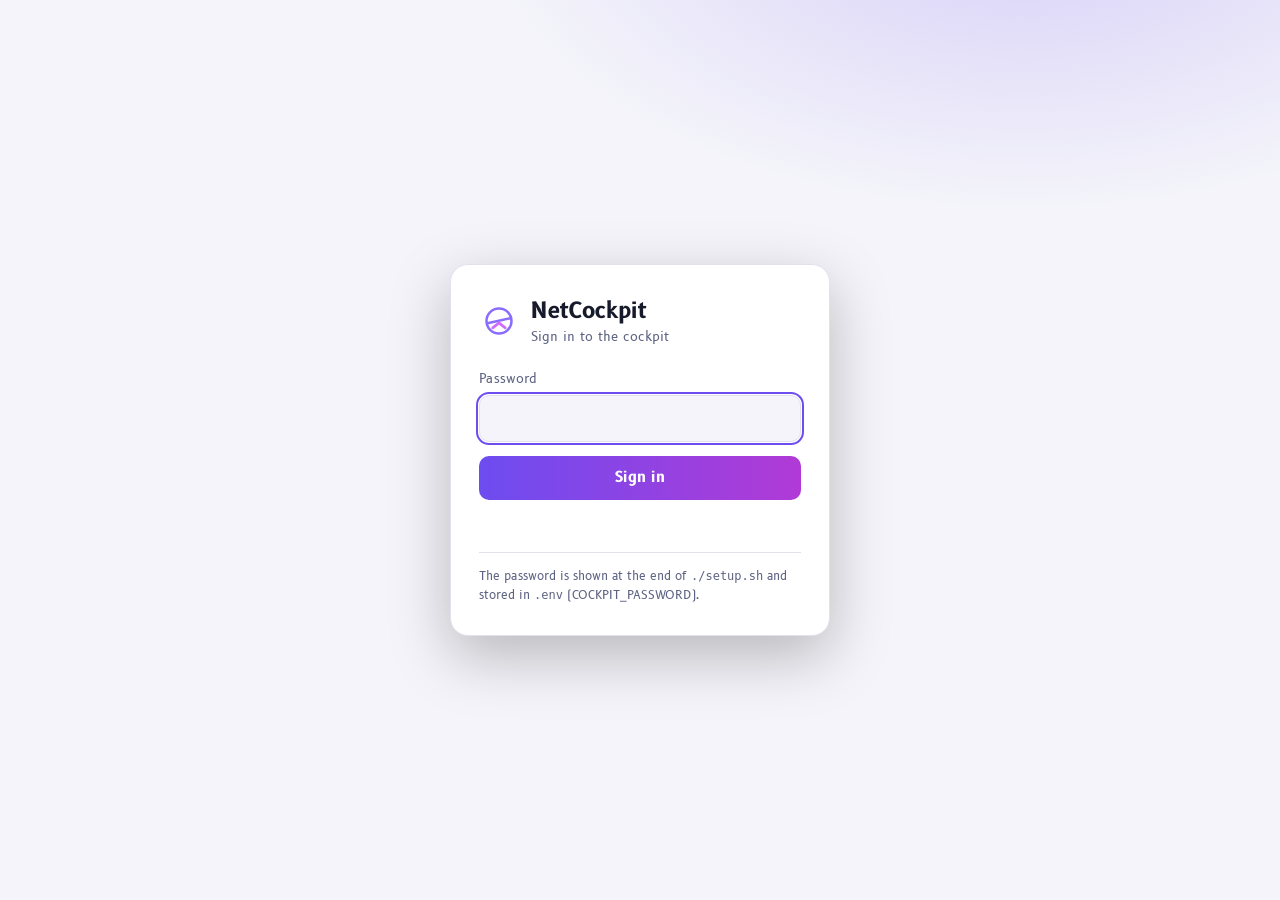
==== cockpit/static/login.html @ 724bf803 "Security: password login for the cockpit, Alertmanager on the host only, security headers, firewall " ====
<!DOCTYPE html>
<html lang="en">
<head>
<meta charset="utf-8">
<meta name="viewport" content="width=device-width,initial-scale=1">
<title>NetCockpit</title>
<link rel="icon" href="data:image/svg+xml,%3Csvg xmlns='http://www.w3.org/2000/svg' viewBox='0 0 32 32' fill='none' stroke-linecap='round' stroke-linejoin='round'%3E%3Ccircle cx='16' cy='16' r='13' stroke='%238A6CFF' stroke-width='3'/%3E%3Cpath d='M5 18 27 13' stroke='%238A6CFF' stroke-width='3'/%3E%3Cpath d='m10 22 6-5 6 5' stroke='%23D16BFF' stroke-width='3'/%3E%3C/svg%3E">
<style>
@font-face { font-family: "B612"; src: url("lib/fonts/B612-Regular.woff") format("woff"); font-weight: 400; }
@font-face { font-family: "B612"; src: url("lib/fonts/B612-Bold.woff") format("woff"); font-weight: 700; }
:root { --bg:#0b0d16; --panel:#131625; --line:#272b40; --text:#e8e9f3; --muted:#9096b4; --violet:#8a6cff; --magenta:#d16bff; --bad:#ff5c7a; }
@media (prefers-color-scheme: light) { :root { --bg:#f4f4fa; --panel:#fff; --line:#e1e2ee; --text:#171a2b; --muted:#5d6382; --violet:#6d4cf0; --magenta:#b13ad6; --bad:#d6264a; } }
* { box-sizing: border-box; }
body { margin:0; min-height:100vh; display:grid; place-items:center; background:radial-gradient(900px 500px at 80% -10%, color-mix(in srgb, var(--violet) 22%, transparent), transparent 60%), var(--bg); color:var(--text); font:15px/1.5 "B612", system-ui, sans-serif; }
.card { width:min(380px, 92vw); background:var(--panel); border:1px solid var(--line); border-radius:18px; padding:30px 28px; box-shadow:0 20px 60px rgba(0,0,0,.25); }
.brand { display:flex; align-items:center; gap:12px; margin-bottom:22px; }
.brand svg { width:40px; height:40px; }
h1 { font-size:22px; margin:0; } .sub { color:var(--muted); font-size:13px; }
label { display:block; font-size:13px; color:var(--muted); margin-bottom:6px; }
input { width:100%; padding:11px 13px; border-radius:10px; border:1px solid var(--line); background:var(--bg); color:var(--text); font:inherit; }
input:focus { outline:2px solid var(--violet); outline-offset:1px; }
button { width:100%; margin-top:14px; padding:11px; border:0; border-radius:10px; font:inherit; font-weight:700; color:#fff; background:linear-gradient(90deg, var(--violet), var(--magenta)); cursor:pointer; }
button:disabled { opacity:.6; cursor:wait; }
.msg { min-height:22px; margin-top:12px; font-size:13px; color:var(--bad); }
.hint { margin-top:18px; font-size:12px; color:var(--muted); border-top:1px solid var(--line); padding-top:14px; }
code { font-family:ui-monospace, monospace; font-size:12px; }
</style>
</head>
<body>
<form class="card" id="f">
  <div class="brand">
    <svg viewBox="0 0 128 128"><g fill="none" stroke-linecap="round" stroke-linejoin="round"><circle cx="64" cy="64" r="40" stroke="#8a6cff" stroke-width="8"/><path d="M27 71 101 55" stroke="#8a6cff" stroke-width="8"/><path d="m44 86 20-16 20 16" stroke="#d16bff" stroke-width="8.5"/></g></svg>
    <div><h1>NetCockpit</h1><div class="sub" id="sub">Sign in to the cockpit</div></div>
  </div>
  <label for="p" id="lbl">Password</label>
  <input id="p" type="password" autocomplete="current-password" autofocus required>
  <button id="b" type="submit">Sign in</button>
  <div class="msg" id="m" role="alert"></div>
  <div class="hint" id="h">The password is shown at the end of <code>./setup.sh</code> and stored in <code>.env</code> (COCKPIT_PASSWORD).</div>
</form>
<script>
(function () {
  var fr = /^fr/i.test((function () { try { return JSON.parse(localStorage.getItem("cockpit.lang")) || navigator.language; } catch (e) { return navigator.language; } })() || "");
  var T = fr ? { sub: "Connexion au cockpit", lbl: "Mot de passe", b: "Se connecter", wrong: "Mot de passe incorrect.", wait: "Trop d'essais : réessaie dans {n} s.",
                 none: "Aucun mot de passe n'est défini : lance ./setup.sh sur le serveur.", err: "Le cockpit ne répond pas.",
                 h: "Le mot de passe s'affiche à la fin de <code>./setup.sh</code> et se trouve dans <code>.env</code> (COCKPIT_PASSWORD)." }
               : { sub: "Sign in to the cockpit", lbl: "Password", b: "Sign in", wrong: "Wrong password.", wait: "Too many attempts: try again in {n} s.",
                 none: "No password is set: run ./setup.sh on the server.", err: "The cockpit does not answer.", h: null };
  document.documentElement.lang = fr ? "fr" : "en";
  document.getElementById("sub").textContent = T.sub;
  document.getElementById("lbl").textContent = T.lbl;
  document.getElementById("b").textContent = T.b;
  if (T.h) document.getElementById("h").innerHTML = T.h;
  var m = document.getElementById("m"), b = document.getElementById("b");
  document.getElementById("f").addEventListener("submit", function (e) {
    e.preventDefault(); m.textContent = ""; b.disabled = true;
    fetch("api/login", { method: "POST", headers: { "content-type": "application/json" },
      body: JSON.stringify({ password: document.getElementById("p").value }) })
      .then(function (r) { return r.json().then(function (d) { return { s: r.status, d: d }; }); })
      .then(function (x) {
        if (x.s === 200) { location.href = "./" + (location.hash || ""); return; }
        m.textContent = x.s === 429 ? T.wait.replace("{n}", x.d.retry_after) : x.s === 503 ? T.none : T.wrong;
      })
      .catch(function () { m.textContent = T.err; })
      .then(function () { b.disabled = false; });
  });
})();
</script>
</body>
</html>
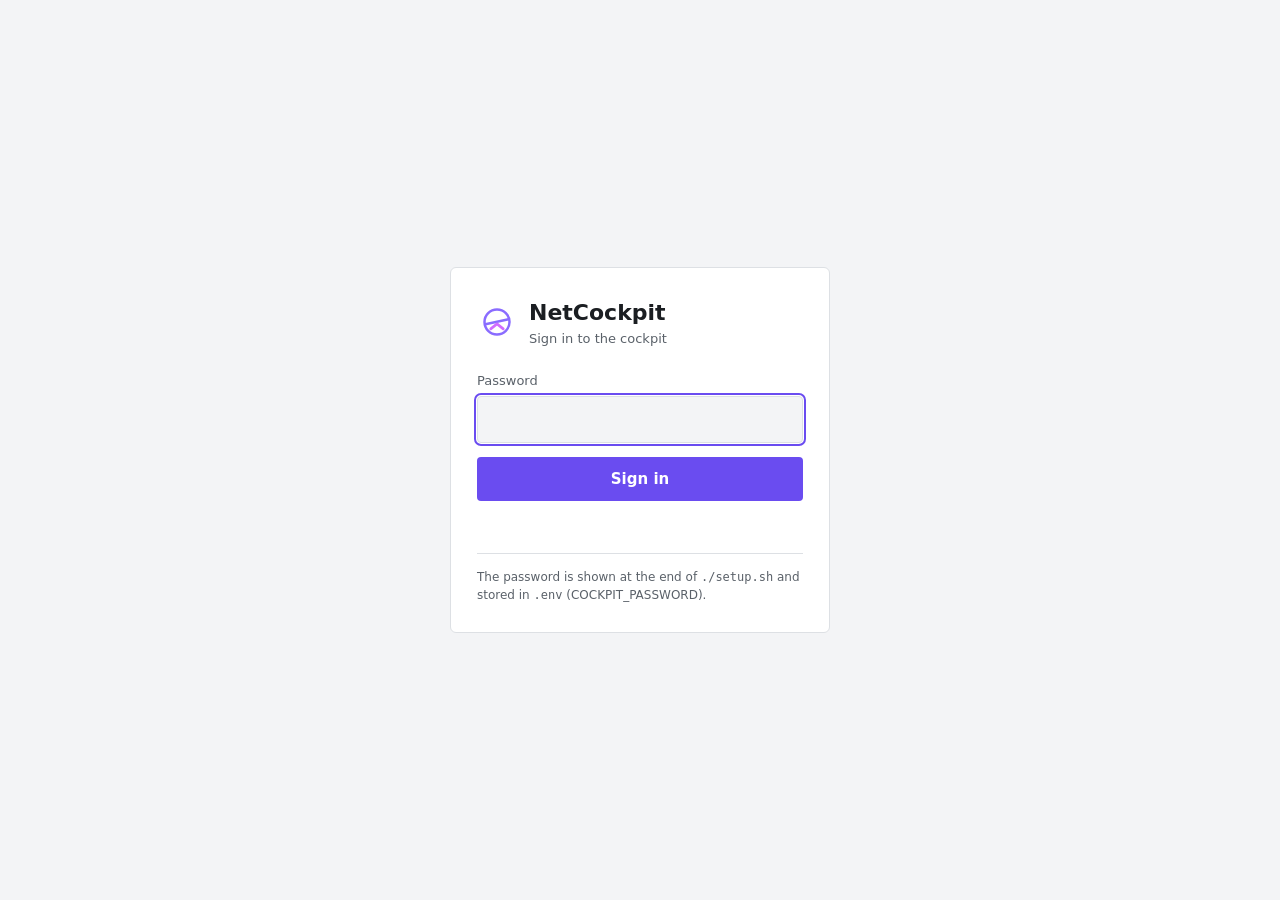
==== commit 9681058f: "style: sober interface (system font, flat violet accent, no glow or blinking, sharper corners)" ====
--- a/cockpit/static/login.html
+++ b/cockpit/static/login.html
@@ -6,20 +6,18 @@
 <title>NetCockpit</title>
 <link rel="icon" href="data:image/svg+xml,%3Csvg xmlns='http://www.w3.org/2000/svg' viewBox='0 0 32 32' fill='none' stroke-linecap='round' stroke-linejoin='round'%3E%3Ccircle cx='16' cy='16' r='13' stroke='%238A6CFF' stroke-width='3'/%3E%3Cpath d='M5 18 27 13' stroke='%238A6CFF' stroke-width='3'/%3E%3Cpath d='m10 22 6-5 6 5' stroke='%23D16BFF' stroke-width='3'/%3E%3C/svg%3E">
 <style>
-@font-face { font-family: "B612"; src: url("lib/fonts/B612-Regular.woff") format("woff"); font-weight: 400; }
-@font-face { font-family: "B612"; src: url("lib/fonts/B612-Bold.woff") format("woff"); font-weight: 700; }
-:root { --bg:#0b0d16; --panel:#131625; --line:#272b40; --text:#e8e9f3; --muted:#9096b4; --violet:#8a6cff; --magenta:#d16bff; --bad:#ff5c7a; }
-@media (prefers-color-scheme: light) { :root { --bg:#f4f4fa; --panel:#fff; --line:#e1e2ee; --text:#171a2b; --muted:#5d6382; --violet:#6d4cf0; --magenta:#b13ad6; --bad:#d6264a; } }
+:root { --bg:#111315; --panel:#181a1d; --line:#2a2d32; --text:#e6e8eb; --muted:#9aa0a8; --violet:#7a5cf0; --bad:#ff5c62; }
+@media (prefers-color-scheme: light) { :root { --bg:#f3f4f6; --panel:#fff; --line:#dde0e4; --text:#1b1e22; --muted:#5a6169; --violet:#6a4cf0; --bad:#d6363d; } }
 * { box-sizing: border-box; }
-body { margin:0; min-height:100vh; display:grid; place-items:center; background:radial-gradient(900px 500px at 80% -10%, color-mix(in srgb, var(--violet) 22%, transparent), transparent 60%), var(--bg); color:var(--text); font:15px/1.5 "B612", system-ui, sans-serif; }
-.card { width:min(380px, 92vw); background:var(--panel); border:1px solid var(--line); border-radius:18px; padding:30px 28px; box-shadow:0 20px 60px rgba(0,0,0,.25); }
+body { margin:0; min-height:100vh; display:grid; place-items:center; background:var(--bg); color:var(--text); font:15px/1.5 system-ui, -apple-system, "Segoe UI", Roboto, Arial, sans-serif; }
+.card { width:min(380px, 92vw); background:var(--panel); border:1px solid var(--line); border-radius:6px; padding:28px 26px; }
 .brand { display:flex; align-items:center; gap:12px; margin-bottom:22px; }
 .brand svg { width:40px; height:40px; }
 h1 { font-size:22px; margin:0; } .sub { color:var(--muted); font-size:13px; }
 label { display:block; font-size:13px; color:var(--muted); margin-bottom:6px; }
-input { width:100%; padding:11px 13px; border-radius:10px; border:1px solid var(--line); background:var(--bg); color:var(--text); font:inherit; }
+input { width:100%; padding:11px 13px; border-radius:4px; border:1px solid var(--line); background:var(--bg); color:var(--text); font:inherit; }
 input:focus { outline:2px solid var(--violet); outline-offset:1px; }
-button { width:100%; margin-top:14px; padding:11px; border:0; border-radius:10px; font:inherit; font-weight:700; color:#fff; background:linear-gradient(90deg, var(--violet), var(--magenta)); cursor:pointer; }
+button { width:100%; margin-top:14px; padding:11px; border:0; border-radius:4px; font:inherit; font-weight:600; color:#fff; background:var(--violet); cursor:pointer; }
 button:disabled { opacity:.6; cursor:wait; }
 .msg { min-height:22px; margin-top:12px; font-size:13px; color:var(--bad); }
 .hint { margin-top:18px; font-size:12px; color:var(--muted); border-top:1px solid var(--line); padding-top:14px; }
@@ -38,33 +36,6 @@
   <div class="msg" id="m" role="alert"></div>
   <div class="hint" id="h">The password is shown at the end of <code>./setup.sh</code> and stored in <code>.env</code> (COCKPIT_PASSWORD).</div>
 </form>
-<script>
-(function () {
-  var fr = /^fr/i.test((function () { try { return JSON.parse(localStorage.getItem("cockpit.lang")) || navigator.language; } catch (e) { return navigator.language; } })() || "");
-  var T = fr ? { sub: "Connexion au cockpit", lbl: "Mot de passe", b: "Se connecter", wrong: "Mot de passe incorrect.", wait: "Trop d'essais : réessaie dans {n} s.",
-                 none: "Aucun mot de passe n'est défini : lance ./setup.sh sur le serveur.", err: "Le cockpit ne répond pas.",
-                 h: "Le mot de passe s'affiche à la fin de <code>./setup.sh</code> et se trouve dans <code>.env</code> (COCKPIT_PASSWORD)." }
-               : { sub: "Sign in to the cockpit", lbl: "Password", b: "Sign in", wrong: "Wrong password.", wait: "Too many attempts: try again in {n} s.",
-                 none: "No password is set: run ./setup.sh on the server.", err: "The cockpit does not answer.", h: null };
-  document.documentElement.lang = fr ? "fr" : "en";
-  document.getElementById("sub").textContent = T.sub;
-  document.getElementById("lbl").textContent = T.lbl;
-  document.getElementById("b").textContent = T.b;
-  if (T.h) document.getElementById("h").innerHTML = T.h;
-  var m = document.getElementById("m"), b = document.getElementById("b");
-  document.getElementById("f").addEventListener("submit", function (e) {
-    e.preventDefault(); m.textContent = ""; b.disabled = true;
-    fetch("api/login", { method: "POST", headers: { "content-type": "application/json" },
-      body: JSON.stringify({ password: document.getElementById("p").value }) })
-      .then(function (r) { return r.json().then(function (d) { return { s: r.status, d: d }; }); })
-      .then(function (x) {
-        if (x.s === 200) { location.href = "./" + (location.hash || ""); return; }
-        m.textContent = x.s === 429 ? T.wait.replace("{n}", x.d.retry_after) : x.s === 503 ? T.none : T.wrong;
-      })
-      .catch(function () { m.textContent = T.err; })
-      .then(function () { b.disabled = false; });
-  });
-})();
-</script>
+<script src="login.js"></script>
 </body>
 </html>
